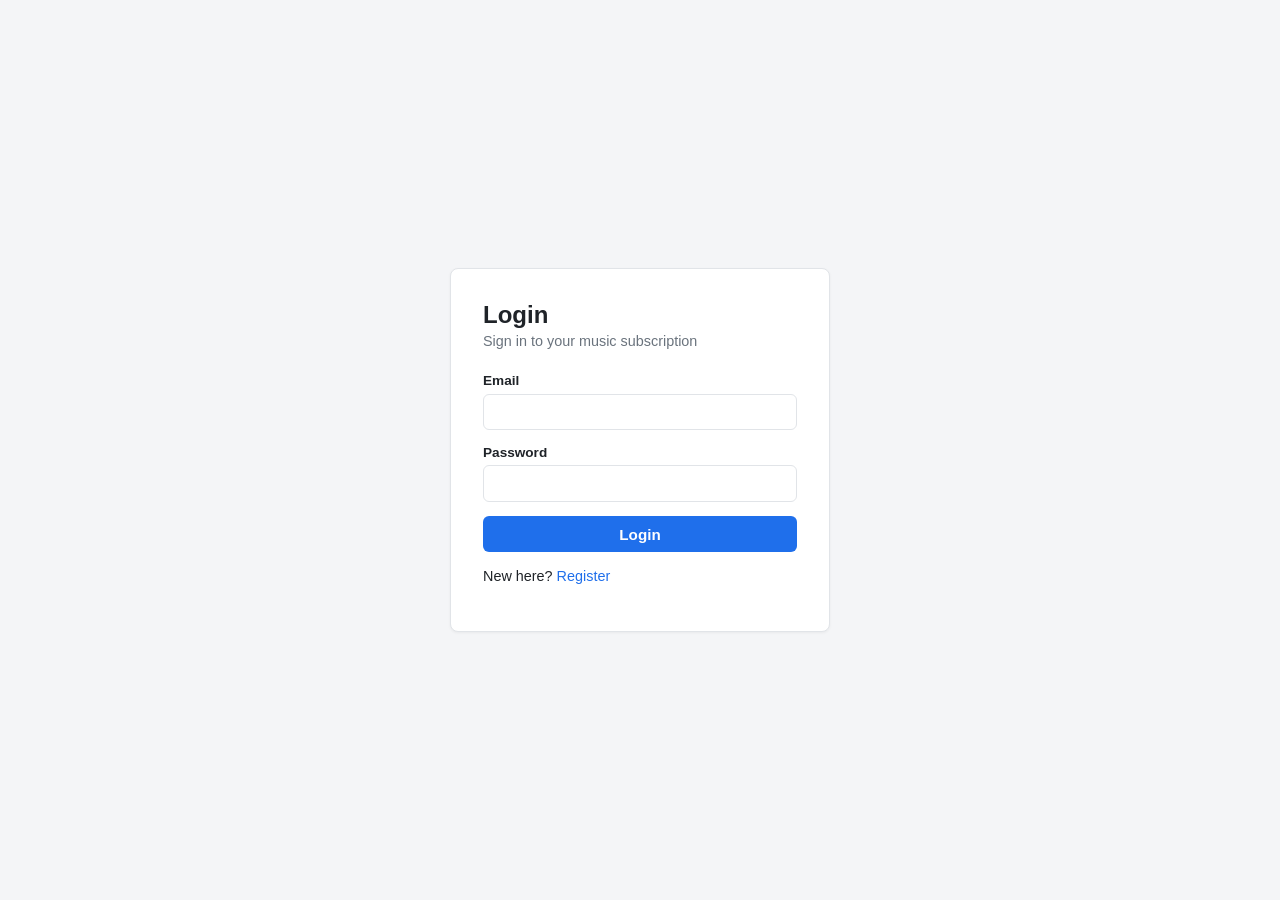
==== frontend/index.html @ 9b9081b5 "feat(frontend): login and register pages with shared API client API_BASE pulled from localStorage so" ====
<!doctype html>
<html lang="en">
<head>
  <meta charset="utf-8" />
  <meta name="viewport" content="width=device-width, initial-scale=1" />
  <title>Music Subscription — Login</title>
  <link rel="stylesheet" href="css/styles.css" />
</head>
<body>
  <main class="center">
    <section class="card">
      <h1>Login</h1>
      <p class="subtitle">Sign in to your music subscription</p>

      <div id="error" class="error"></div>

      <form id="login-form" novalidate>
        <label for="email">Email</label>
        <input id="email" name="email" type="email" autocomplete="email" required />

        <label for="password">Password</label>
        <input id="password" name="password" type="password" autocomplete="current-password" required />

        <button type="submit" class="btn-block">Login</button>
      </form>

      <p style="margin-top:1rem;font-size:0.9rem;">
        New here? <a class="link" href="register.html">Register</a>
      </p>
    </section>
  </main>

  <script src="js/config.js"></script>
  <script type="module" src="js/login.js"></script>
</body>
</html>
---- frontend/css/styles.css ----
:root {
  --bg: #f4f5f7;
  --card: #ffffff;
  --border: #e1e4e8;
  --text: #1f2328;
  --muted: #6a737d;
  --primary: #1f6feb;
  --primary-hover: #1a5fcc;
  --danger: #cf222e;
  --success: #1a7f37;
}

* { box-sizing: border-box; }

body {
  margin: 0;
  font-family: -apple-system, BlinkMacSystemFont, "Segoe UI", Helvetica, Arial, sans-serif;
  background: var(--bg);
  color: var(--text);
  min-height: 100vh;
}

.center {
  min-height: 100vh;
  display: flex;
  align-items: center;
  justify-content: center;
  padding: 1.5rem;
}

.card {
  background: var(--card);
  border: 1px solid var(--border);
  border-radius: 8px;
  padding: 2rem;
  width: 100%;
  max-width: 380px;
  box-shadow: 0 1px 3px rgba(0,0,0,0.05);
}

.card h1 {
  margin: 0 0 0.25rem;
  font-size: 1.5rem;
}

.subtitle { color: var(--muted); margin: 0 0 1.5rem; font-size: 0.9rem; }

label { display: block; font-size: 0.85rem; font-weight: 600; margin-bottom: 0.35rem; }

input[type="text"], input[type="email"], input[type="password"], input[type="number"] {
  width: 100%;
  padding: 0.55rem 0.7rem;
  border: 1px solid var(--border);
  border-radius: 6px;
  font-size: 0.95rem;
  margin-bottom: 0.9rem;
  background: #fff;
}

input:focus { outline: 2px solid var(--primary); outline-offset: -1px; border-color: var(--primary); }

button {
  background: var(--primary);
  color: #fff;
  border: none;
  border-radius: 6px;
  padding: 0.6rem 1rem;
  font-weight: 600;
  cursor: pointer;
  font-size: 0.95rem;
}
button:hover { background: var(--primary-hover); }
button.secondary { background: #fff; color: var(--text); border: 1px solid var(--border); }
button.secondary:hover { background: var(--bg); }
button.danger { background: var(--danger); }
button.danger:hover { background: #a01622; }

.btn-block { width: 100%; }

.error {
  background: #ffebe9;
  border: 1px solid #ffcecb;
  color: var(--danger);
  padding: 0.5rem 0.75rem;
  border-radius: 6px;
  font-size: 0.9rem;
  margin-bottom: 1rem;
  display: none;
}
.error.show { display: block; }

.link { color: var(--primary); text-decoration: none; font-size: 0.9rem; }
.link:hover { text-decoration: underline; }

/* Main page layout */
.app {
  max-width: 1100px;
  margin: 0 auto;
  padding: 1.5rem;
}

.topbar {
  display: flex;
  justify-content: space-between;
  align-items: center;
  background: var(--card);
  border: 1px solid var(--border);
  border-radius: 8px;
  padding: 0.85rem 1.25rem;
  margin-bottom: 1.25rem;
}

.topbar h2 { margin: 0; font-size: 1.1rem; }

.section {
  background: var(--card);
  border: 1px solid var(--border);
  border-radius: 8px;
  padding: 1.25rem;
  margin-bottom: 1.25rem;
}

.section h3 { margin-top: 0; margin-bottom: 1rem; font-size: 1.05rem; }

.query-grid {
  display: grid;
  grid-template-columns: repeat(4, 1fr);
  gap: 0.75rem;
  margin-bottom: 0.75rem;
}
.query-grid input { margin-bottom: 0; }

.song-list { display: grid; gap: 0.75rem; }

.song {
  display: grid;
  grid-template-columns: 64px 1fr auto;
  gap: 1rem;
  align-items: center;
  padding: 0.75rem;
  border: 1px solid var(--border);
  border-radius: 6px;
}

.song img { width: 64px; height: 64px; object-fit: cover; border-radius: 4px; background: var(--bg); }

.song .meta { font-size: 0.85rem; color: var(--muted); }

.song .title { font-weight: 600; margin-bottom: 0.2rem; }

.empty { color: var(--muted); font-size: 0.9rem; padding: 0.5rem 0; }

.notice { color: var(--muted); font-size: 0.9rem; margin-top: 0.5rem; }
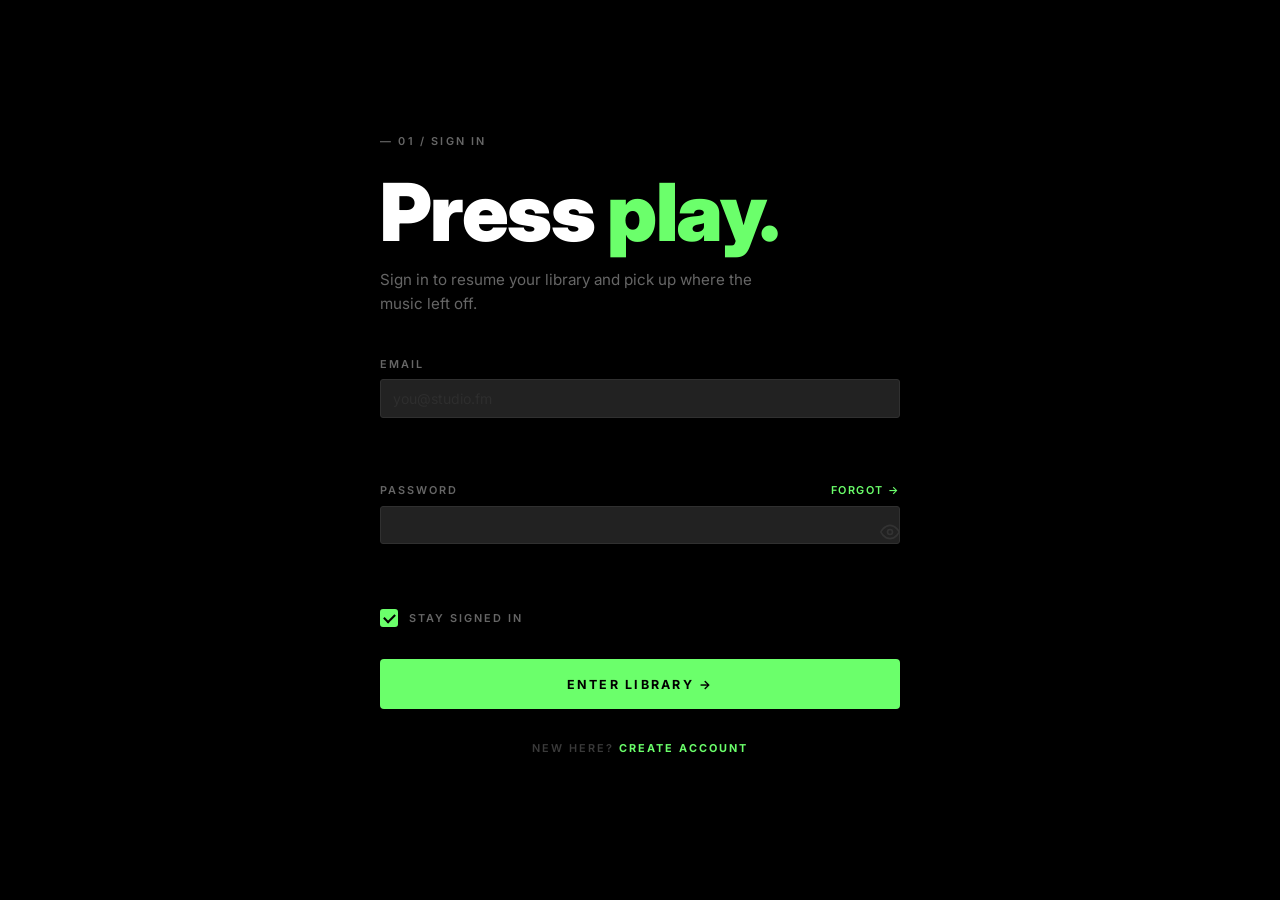
==== commit 82570a16: "frontend: adopt origin redesign, keep verified backend wiring Take origin/main's dark-theme CSS and " ====
--- a/frontend/index.html
+++ b/frontend/index.html
@@ -3,34 +3,71 @@
 <head>
   <meta charset="utf-8" />
   <meta name="viewport" content="width=device-width, initial-scale=1" />
-  <title>Music Subscription — Login</title>
+  <title>Music — Sign In</title>
+  <link rel="preconnect" href="https://fonts.googleapis.com" />
+  <link rel="preconnect" href="https://fonts.gstatic.com" crossorigin />
+  <link href="https://fonts.googleapis.com/css2?family=Inter:wght@400;500;600;700;900&display=swap" rel="stylesheet" />
   <link rel="stylesheet" href="css/styles.css" />
 </head>
-<body>
-  <main class="center">
-    <section class="card">
-      <h1>Login</h1>
-      <p class="subtitle">Sign in to your music subscription</p>
+<body class="auth-body">
+  <main class="auth-layout">
+    <div class="auth-panel">
 
-      <div id="error" class="error"></div>
+      <span class="auth-step">— 01 / SIGN IN</span>
 
-      <form id="login-form" novalidate>
-        <label for="email">Email</label>
-        <input id="email" name="email" type="email" autocomplete="email" required />
+      <h1 class="auth-heading">Press <span class="auth-accent">play.</span></h1>
+      <p class="auth-sub">Sign in to resume your library and pick up where the music left off.</p>
 
-        <label for="password">Password</label>
-        <input id="password" name="password" type="password" autocomplete="current-password" required />
+      <div id="error" class="error auth-error"></div>
 
-        <button type="submit" class="btn-block">Login</button>
+      <form id="login-form" novalidate class="auth-form">
+
+        <div class="auth-field">
+          <label for="email" class="auth-label">Email</label>
+          <input id="email" name="email" type="email" autocomplete="email"
+                 placeholder="you@studio.fm" required class="auth-input" />
+          <span class="auth-field-error" id="email-err"></span>
+        </div>
+
+        <div class="auth-field">
+          <div class="auth-label-row">
+            <label for="password" class="auth-label">Password</label>
+            <span class="auth-forgot">FORGOT &rarr;</span>
+          </div>
+          <div class="auth-input-wrap">
+            <input id="password" name="password" type="password"
+                   autocomplete="current-password" required class="auth-input" />
+            <button type="button" class="auth-eye" id="toggle-pw" aria-label="Toggle password visibility">
+              <svg width="20" height="20" viewBox="0 0 24 24" fill="none"
+                   stroke="currentColor" stroke-width="2" stroke-linecap="round" stroke-linejoin="round">
+                <path d="M1 12s4-8 11-8 11 8 11 8-4 8-11 8-11-8-11-8z"/>
+                <circle cx="12" cy="12" r="3"/>
+              </svg>
+            </button>
+          </div>
+          <span class="auth-field-error" id="pw-err"></span>
+        </div>
+
+        <label class="auth-check">
+          <input type="checkbox" checked />
+          <span class="auth-checkmark"></span>
+          STAY SIGNED IN
+        </label>
+
+        <button type="submit" class="auth-submit">ENTER LIBRARY &rarr;</button>
       </form>
 
-      <p style="margin-top:1rem;font-size:0.9rem;">
-        New here? <a class="link" href="register.html">Register</a>
-      </p>
-    </section>
+      <p class="auth-switch">NEW HERE? <a href="register.html" class="auth-link">CREATE ACCOUNT</a></p>
+    </div>
   </main>
 
   <script src="js/config.js"></script>
   <script type="module" src="js/login.js"></script>
+  <script>
+    document.getElementById("toggle-pw").addEventListener("click", function () {
+      var pw = document.getElementById("password");
+      pw.type = pw.type === "password" ? "text" : "password";
+    });
+  </script>
 </body>
 </html>
--- a/frontend/css/styles.css
+++ b/frontend/css/styles.css
@@ -1,153 +1,609 @@
+@import url('https://fonts.googleapis.com/css2?family=Inter:wght@400;500;600;700;900&display=swap');
+
 :root {
-  --bg: #f4f5f7;
-  --card: #ffffff;
-  --border: #e1e4e8;
-  --text: #1f2328;
-  --muted: #6a737d;
-  --primary: #1f6feb;
-  --primary-hover: #1a5fcc;
-  --danger: #cf222e;
-  --success: #1a7f37;
+  --bg:          #000;
+  --surface:     #191919;
+  --surface-2:   #222;
+  --border:      #303030;
+  --border-2:    #444;
+  --text:        #fff;
+  --muted:       #666;
+  --muted-2:     #3a3a3a;
+  --green:       #6bff6b;
+  --green-hover: #52f552;
+  --danger:      #ff4545;
 }
 
 * { box-sizing: border-box; }
 
 body {
   margin: 0;
-  font-family: -apple-system, BlinkMacSystemFont, "Segoe UI", Helvetica, Arial, sans-serif;
+  font-family: "Inter", -apple-system, BlinkMacSystemFont, "Segoe UI", sans-serif;
   background: var(--bg);
   color: var(--text);
   min-height: 100vh;
 }
 
-.center {
-  min-height: 100vh;
-  display: flex;
-  align-items: center;
-  justify-content: center;
-  padding: 1.5rem;
-}
-
-.card {
-  background: var(--card);
-  border: 1px solid var(--border);
-  border-radius: 8px;
-  padding: 2rem;
-  width: 100%;
-  max-width: 380px;
-  box-shadow: 0 1px 3px rgba(0,0,0,0.05);
-}
-
-.card h1 {
-  margin: 0 0 0.25rem;
-  font-size: 1.5rem;
-}
-
-.subtitle { color: var(--muted); margin: 0 0 1.5rem; font-size: 0.9rem; }
-
-label { display: block; font-size: 0.85rem; font-weight: 600; margin-bottom: 0.35rem; }
-
-input[type="text"], input[type="email"], input[type="password"], input[type="number"] {
-  width: 100%;
-  padding: 0.55rem 0.7rem;
-  border: 1px solid var(--border);
-  border-radius: 6px;
-  font-size: 0.95rem;
-  margin-bottom: 0.9rem;
-  background: #fff;
-}
-
-input:focus { outline: 2px solid var(--primary); outline-offset: -1px; border-color: var(--primary); }
-
-button {
-  background: var(--primary);
-  color: #fff;
-  border: none;
-  border-radius: 6px;
-  padding: 0.6rem 1rem;
-  font-weight: 600;
-  cursor: pointer;
-  font-size: 0.95rem;
-}
-button:hover { background: var(--primary-hover); }
-button.secondary { background: #fff; color: var(--text); border: 1px solid var(--border); }
-button.secondary:hover { background: var(--bg); }
-button.danger { background: var(--danger); }
-button.danger:hover { background: #a01622; }
-
-.btn-block { width: 100%; }
+/* =========================================================
+   Shared utilities
+   ========================================================= */
 
 .error {
-  background: #ffebe9;
-  border: 1px solid #ffcecb;
-  color: var(--danger);
-  padding: 0.5rem 0.75rem;
-  border-radius: 6px;
-  font-size: 0.9rem;
-  margin-bottom: 1rem;
+  background: rgba(255,69,69,0.08);
+  border: 1px solid rgba(255,69,69,0.2);
+  color: #ff6b6b;
+  padding: 0.55rem 0.8rem;
+  border-radius: 3px;
+  font-size: 0.85rem;
+  margin-bottom: 1.25rem;
   display: none;
 }
 .error.show { display: block; }
 
-.link { color: var(--primary); text-decoration: none; font-size: 0.9rem; }
+.link {
+  color: var(--green);
+  text-decoration: none;
+  font-size: 0.72rem;
+  font-weight: 700;
+  letter-spacing: 0.14em;
+  text-transform: uppercase;
+}
 .link:hover { text-decoration: underline; }
 
-/* Main page layout */
+/* =========================================================
+   Main app — topbar + layout
+   ========================================================= */
+
 .app {
   max-width: 1100px;
   margin: 0 auto;
-  padding: 1.5rem;
+  padding: 0 1.75rem 3rem;
 }
 
 .topbar {
   display: flex;
   justify-content: space-between;
   align-items: center;
-  background: var(--card);
+  padding: 1.25rem 0;
+  margin-bottom: 2.5rem;
+  border-bottom: 1px solid var(--border);
+}
+
+.topbar h2 {
+  margin: 0;
+  font-size: 0.72rem;
+  font-weight: 700;
+  letter-spacing: 0.22em;
+  text-transform: uppercase;
+  color: var(--text);
+}
+
+.topbar-right {
+  display: flex;
+  align-items: center;
+  gap: 1.5rem;
+}
+
+#user-area {
+  font-size: 0.72rem;
+  font-weight: 600;
+  letter-spacing: 0.14em;
+  text-transform: uppercase;
+  color: var(--muted);
+}
+
+/* =========================================================
+   Sections
+   ========================================================= */
+
+.section {
+  background: var(--surface);
   border: 1px solid var(--border);
-  border-radius: 8px;
-  padding: 0.85rem 1.25rem;
+  border-radius: 4px;
+  padding: 1.75rem;
   margin-bottom: 1.25rem;
-}
-
-.topbar h2 { margin: 0; font-size: 1.1rem; }
-
-.section {
-  background: var(--card);
+  box-shadow: 0 2px 24px rgba(0,0,0,0.6);
+}
+
+.section-step {
+  display: block;
+  font-size: 0.65rem;
+  font-weight: 600;
+  letter-spacing: 0.2em;
+  text-transform: uppercase;
+  color: var(--muted);
+  margin-bottom: 0.4rem;
+}
+
+.section h3 {
+  margin: 0 0 1.5rem;
+  font-size: 1.6rem;
+  font-weight: 900;
+  letter-spacing: -0.02em;
+}
+
+/* =========================================================
+   Song cards
+   ========================================================= */
+
+.song-list { display: grid; gap: 0.5rem; }
+
+.song {
+  display: grid;
+  grid-template-columns: 52px 1fr auto;
+  gap: 1rem;
+  align-items: center;
+  padding: 0.85rem 1rem;
+  background: var(--surface-2);
   border: 1px solid var(--border);
-  border-radius: 8px;
-  padding: 1.25rem;
-  margin-bottom: 1.25rem;
-}
-
-.section h3 { margin-top: 0; margin-bottom: 1rem; font-size: 1.05rem; }
+  border-radius: 4px;
+  transition: border-color 0.15s;
+}
+
+.song:hover { border-color: var(--border-2); }
+
+.song img {
+  width: 52px;
+  height: 52px;
+  object-fit: cover;
+  border-radius: 3px;
+  background: #1a1a1a;
+}
+
+.song .title {
+  font-weight: 700;
+  font-size: 0.92rem;
+  margin-bottom: 0.2rem;
+}
+
+.song .meta {
+  font-size: 0.78rem;
+  color: var(--muted);
+}
+
+.empty {
+  font-size: 0.8rem;
+  color: var(--muted);
+  letter-spacing: 0.04em;
+  padding: 0.25rem 0;
+}
+
+/* =========================================================
+   Query form
+   ========================================================= */
 
 .query-grid {
   display: grid;
   grid-template-columns: repeat(4, 1fr);
+  gap: 0.6rem;
+  margin-bottom: 1rem;
+}
+
+.query-grid input { margin-bottom: 0; }
+
+.notice {
+  font-size: 0.72rem;
+  color: var(--muted);
+  margin-top: 0.6rem;
+  letter-spacing: 0.03em;
+}
+
+/* =========================================================
+   Inputs (main page)
+   ========================================================= */
+
+input[type="text"],
+input[type="email"],
+input[type="password"],
+input[type="number"] {
+  width: 100%;
+  padding: 0.6rem 0.75rem;
+  background: var(--surface-2);
+  border: 1px solid var(--border);
+  border-radius: 3px;
+  font-size: 0.88rem;
+  color: var(--text);
+  font-family: inherit;
+  margin-bottom: 0.9rem;
+  transition: border-color 0.15s;
+  appearance: none;
+  -webkit-appearance: none;
+}
+
+input::placeholder { color: var(--muted-2); }
+input:focus { outline: none; border-color: var(--green); }
+
+
+/* =========================================================
+   Buttons (main page)
+   ========================================================= */
+
+button {
+  background: var(--green);
+  color: #000;
+  border: none;
+  border-radius: 3px;
+  padding: 0.55rem 1.1rem;
+  font-weight: 700;
+  font-size: 0.72rem;
+  letter-spacing: 0.13em;
+  text-transform: uppercase;
+  cursor: pointer;
+  font-family: inherit;
+  transition: background 0.15s;
+}
+
+button:hover { background: var(--green-hover); }
+
+button.secondary {
+  background: transparent;
+  color: var(--muted);
+  border: 1px solid var(--border);
+}
+button.secondary:hover { border-color: var(--border-2); color: var(--text); }
+
+button.danger {
+  background: transparent;
+  color: var(--danger);
+  border: 1px solid #2a1010;
+  font-size: 0.72rem;
+  letter-spacing: 0.1em;
+}
+button.danger:hover { background: rgba(255,69,69,0.08); border-color: var(--danger); }
+
+.btn-block { width: 100%; }
+
+/* =========================================================
+   Auth pages — login & register
+   ========================================================= */
+
+.auth-body { background: #000; }
+
+.auth-layout {
+  min-height: 100vh;
+  display: flex;
+  align-items: center;
+  justify-content: center;
+  padding: 2.5rem 1.5rem;
+}
+
+.auth-panel {
+  width: 100%;
+  max-width: 520px;
+}
+
+.auth-step {
+  display: block;
+  font-size: 0.68rem;
+  font-weight: 600;
+  letter-spacing: 0.2em;
+  color: var(--muted);
+  text-transform: uppercase;
+  margin-bottom: 1.5rem;
+}
+
+.auth-heading {
+  font-size: clamp(3rem, 8vw, 5rem);
+  font-weight: 900;
+  line-height: 1.0;
+  color: #fff;
+  margin: 0 0 1rem;
+  letter-spacing: -0.02em;
+}
+
+.auth-accent { color: var(--green); }
+
+.auth-sub {
+  font-size: 0.95rem;
+  color: #666;
+  line-height: 1.6;
+  margin: 0 0 2.5rem;
+  max-width: 380px;
+}
+
+.auth-error {
+  background: rgba(207,34,46,0.1);
+  border: 1px solid rgba(207,34,46,0.3);
+  color: #ff6b6b;
+  padding: 0.55rem 0.8rem;
+  border-radius: 3px;
+  font-size: 0.85rem;
+  margin-bottom: 1.5rem;
+  display: none;
+}
+.auth-error.show { display: block; }
+
+.auth-form {
+  display: flex;
+  flex-direction: column;
+  gap: 1.6rem;
+}
+
+.auth-field {
+  display: flex;
+  flex-direction: column;
+  gap: 0.55rem;
+}
+
+.auth-label-row {
+  display: flex;
+  justify-content: space-between;
+  align-items: center;
+}
+
+.auth-label {
+  font-size: 0.68rem;
+  font-weight: 600;
+  letter-spacing: 0.18em;
+  text-transform: uppercase;
+  color: var(--muted);
+}
+
+.auth-forgot {
+  font-size: 0.68rem;
+  font-weight: 600;
+  letter-spacing: 0.14em;
+  color: var(--green);
+  text-transform: uppercase;
+  cursor: pointer;
+}
+
+.auth-input-wrap {
+  position: relative;
+  display: flex;
+  align-items: center;
+}
+
+/* Underline-only inputs for auth */
+.auth-input {
+  width: 100%;
+  background: transparent;
+  border: none;
+  border-bottom: 1px solid #303030;
+  padding: 0.6rem 2.5rem 0.6rem 0;
+  font-size: 1rem;
+  color: #fff;
+  font-family: inherit;
+  outline: none;
+  margin-bottom: 0;
+  transition: border-color 0.2s;
+}
+
+.auth-input::placeholder { color: #2e2e2e; }
+.auth-input:focus { border-bottom-color: var(--green); }
+
+.auth-eye {
+  position: absolute;
+  right: 0;
+  background: none;
+  border: none;
+  padding: 0;
+  color: #333;
+  cursor: pointer;
+  display: flex;
+  align-items: center;
+  line-height: 1;
+  letter-spacing: 0;
+  text-transform: none;
+  font-size: inherit;
+}
+.auth-eye:hover { color: var(--green); background: none; }
+
+/* Custom checkbox */
+.auth-check {
+  display: flex;
+  align-items: center;
+  gap: 0.7rem;
+  font-size: 0.68rem;
+  font-weight: 600;
+  letter-spacing: 0.18em;
+  text-transform: uppercase;
+  color: var(--muted);
+  cursor: pointer;
+  user-select: none;
+}
+
+.auth-check input[type="checkbox"] { display: none; }
+
+.auth-checkmark {
+  width: 18px;
+  height: 18px;
+  border: 2px solid #303030;
+  border-radius: 3px;
+  display: flex;
+  align-items: center;
+  justify-content: center;
+  flex-shrink: 0;
+  transition: background 0.15s, border-color 0.15s;
+}
+
+.auth-check input:checked + .auth-checkmark {
+  background: var(--green);
+  border-color: var(--green);
+}
+
+.auth-check input:checked + .auth-checkmark::after {
+  content: "";
+  display: block;
+  width: 5px;
+  height: 9px;
+  border: 2px solid #000;
+  border-top: none;
+  border-left: none;
+  transform: rotate(45deg) translate(-1px, -1px);
+}
+
+.auth-submit {
+  width: 100%;
+  background: var(--green);
+  color: #000;
+  border: none;
+  border-radius: 4px;
+  padding: 1.1rem;
+  font-size: 0.78rem;
+  font-weight: 700;
+  letter-spacing: 0.18em;
+  text-transform: uppercase;
+  cursor: pointer;
+  font-family: inherit;
+  margin-top: 0.4rem;
+  transition: background 0.15s, transform 0.1s;
+}
+.auth-submit:hover { background: var(--green-hover); }
+.auth-submit:active { transform: scale(0.99); }
+
+.auth-switch {
+  margin-top: 2rem;
+  font-size: 0.68rem;
+  font-weight: 600;
+  letter-spacing: 0.18em;
+  text-transform: uppercase;
+  color: #3a3a3a;
+  text-align: center;
+}
+
+.auth-link {
+  color: var(--green);
+  text-decoration: none;
+  font-weight: 700;
+}
+.auth-link:hover { text-decoration: underline; }
+
+/* =========================================================
+   Auth field validation states
+   ========================================================= */
+
+.auth-input.valid {
+  border-bottom-color: var(--green);
+}
+
+.auth-input.invalid {
+  border-bottom-color: var(--danger);
+}
+
+.auth-input.invalid:focus {
+  border-bottom-color: var(--danger);
+  box-shadow: none;
+}
+
+.auth-field-error {
+  display: block;
+  font-size: 0.68rem;
+  font-weight: 500;
+  letter-spacing: 0.04em;
+  color: var(--danger);
+  margin-top: 0.35rem;
+  min-height: 1em;
+}
+
+/* Password strength bar */
+.auth-strength {
+  height: 3px;
+  background: #1e1e1e;
+  border-radius: 2px;
+  margin-top: 0.65rem;
+  overflow: hidden;
+}
+
+.auth-strength-fill {
+  height: 100%;
+  width: 0%;
+  border-radius: 2px;
+  transition: width 0.3s ease, background 0.3s ease;
+}
+
+.auth-strength-fill[data-score="1"] { background: #ff4545; }
+.auth-strength-fill[data-score="2"] { background: #ff8c00; }
+.auth-strength-fill[data-score="3"] { background: #b8ff6b; }
+.auth-strength-fill[data-score="4"] { background: var(--green); }
+
+.auth-strength-row {
+  display: flex;
+  justify-content: space-between;
+  align-items: flex-start;
+  margin-top: 0.3rem;
+}
+
+.auth-strength-label {
+  font-size: 0.65rem;
+  font-weight: 600;
+  letter-spacing: 0.12em;
+  text-transform: uppercase;
+  margin-left: auto;
+}
+
+.auth-strength-label[data-score="1"] { color: #ff4545; }
+.auth-strength-label[data-score="2"] { color: #ff8c00; }
+.auth-strength-label[data-score="3"] { color: #b8ff6b; }
+.auth-strength-label[data-score="4"] { color: var(--green); }
+
+/* =========================================================
+   Backend switcher bar
+   ========================================================= */
+
+.backend-bar {
+  display: flex;
+  align-items: center;
   gap: 0.75rem;
-  margin-bottom: 0.75rem;
-}
-.query-grid input { margin-bottom: 0; }
-
-.song-list { display: grid; gap: 0.75rem; }
-
-.song {
-  display: grid;
-  grid-template-columns: 64px 1fr auto;
-  gap: 1rem;
-  align-items: center;
-  padding: 0.75rem;
+  padding: 0.55rem 0.9rem;
+  background: var(--surface);
   border: 1px solid var(--border);
-  border-radius: 6px;
-}
-
-.song img { width: 64px; height: 64px; object-fit: cover; border-radius: 4px; background: var(--bg); }
-
-.song .meta { font-size: 0.85rem; color: var(--muted); }
-
-.song .title { font-weight: 600; margin-bottom: 0.2rem; }
-
-.empty { color: var(--muted); font-size: 0.9rem; padding: 0.5rem 0; }
-
-.notice { color: var(--muted); font-size: 0.9rem; margin-top: 0.5rem; }
+  border-radius: 4px;
+  margin-bottom: 1.25rem;
+  flex-wrap: wrap;
+}
+
+.backend-label {
+  font-size: 0.65rem;
+  font-weight: 700;
+  letter-spacing: 0.18em;
+  text-transform: uppercase;
+  color: var(--muted);
+  flex-shrink: 0;
+}
+
+.backend-pills {
+  display: flex;
+  gap: 0.4rem;
+  flex-wrap: wrap;
+}
+
+.pill {
+  background: transparent;
+  color: var(--muted);
+  border: 1px solid var(--border);
+  border-radius: 20px;
+  padding: 0.28rem 0.8rem;
+  font-size: 0.68rem;
+  font-weight: 700;
+  letter-spacing: 0.12em;
+  text-transform: uppercase;
+  cursor: pointer;
+  font-family: inherit;
+  transition: background 0.15s, color 0.15s, border-color 0.15s;
+}
+
+.pill:hover:not(:disabled) {
+  border-color: var(--border-2);
+  color: var(--text);
+  background: transparent;
+}
+
+.pill-active {
+  background: var(--green) !important;
+  color: #000 !important;
+  border-color: var(--green) !important;
+}
+
+.pill:disabled {
+  opacity: 0.3;
+  cursor: not-allowed;
+}
+
+.backend-url {
+  font-size: 0.65rem;
+  color: var(--muted);
+  font-family: monospace;
+  word-break: break-all;
+  margin-left: auto;
+}
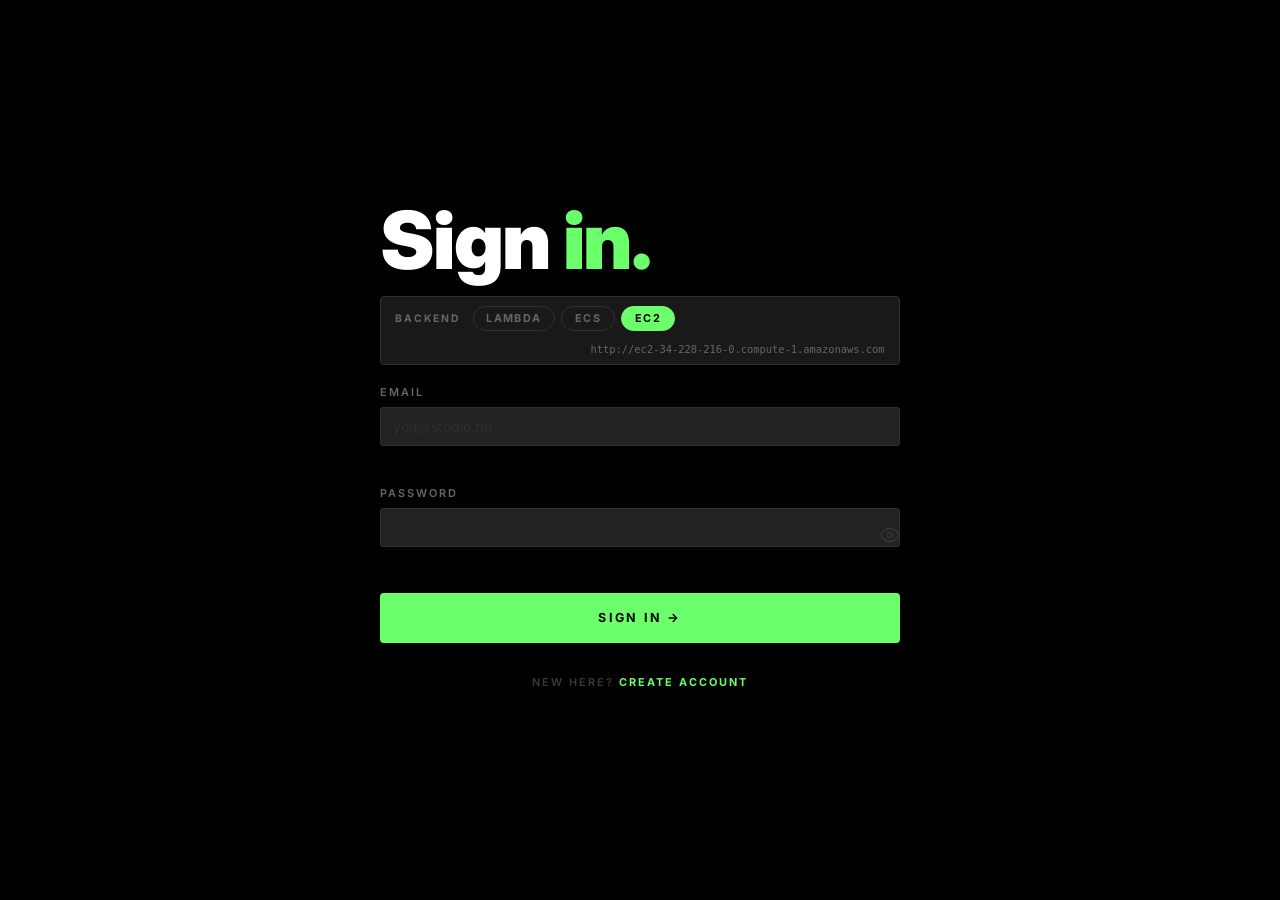
==== commit f301410c: "frontend: minimal login page + backend selector Strip decorative chrome (step label, subtitle, FORGO" ====
--- a/frontend/index.html
+++ b/frontend/index.html
@@ -13,10 +13,17 @@
   <main class="auth-layout">
     <div class="auth-panel">
 
-      <span class="auth-step">— 01 / SIGN IN</span>
+      <h1 class="auth-heading">Sign <span class="auth-accent">in.</span></h1>
 
-      <h1 class="auth-heading">Press <span class="auth-accent">play.</span></h1>
-      <p class="auth-sub">Sign in to resume your library and pick up where the music left off.</p>
+      <div class="backend-bar">
+        <span class="backend-label">Backend</span>
+        <div class="backend-pills" id="backend-pills">
+          <button class="pill" data-backend="lambda">Lambda</button>
+          <button class="pill" data-backend="ecs">ECS</button>
+          <button class="pill" data-backend="ec2">EC2</button>
+        </div>
+        <span class="backend-url" id="backend-url"></span>
+      </div>
 
       <div id="error" class="error auth-error"></div>
 
@@ -26,14 +33,10 @@
           <label for="email" class="auth-label">Email</label>
           <input id="email" name="email" type="email" autocomplete="email"
                  placeholder="you@studio.fm" required class="auth-input" />
-          <span class="auth-field-error" id="email-err"></span>
         </div>
 
         <div class="auth-field">
-          <div class="auth-label-row">
-            <label for="password" class="auth-label">Password</label>
-            <span class="auth-forgot">FORGOT &rarr;</span>
-          </div>
+          <label for="password" class="auth-label">Password</label>
           <div class="auth-input-wrap">
             <input id="password" name="password" type="password"
                    autocomplete="current-password" required class="auth-input" />
@@ -45,23 +48,47 @@
               </svg>
             </button>
           </div>
-          <span class="auth-field-error" id="pw-err"></span>
         </div>
 
-        <label class="auth-check">
-          <input type="checkbox" checked />
-          <span class="auth-checkmark"></span>
-          STAY SIGNED IN
-        </label>
-
-        <button type="submit" class="auth-submit">ENTER LIBRARY &rarr;</button>
+        <button type="submit" class="auth-submit">Sign in &rarr;</button>
       </form>
 
-      <p class="auth-switch">NEW HERE? <a href="register.html" class="auth-link">CREATE ACCOUNT</a></p>
+      <p class="auth-switch">New here? <a href="register.html" class="auth-link">Create account</a></p>
     </div>
   </main>
 
   <script src="js/config.js"></script>
+  <script>
+    // Backend selector — pick which backend to authenticate against.
+    // Wired to the verified window.APP_CONFIG (config.js); setActiveBackend
+    // persists the choice and reloads so login.js targets the chosen API.
+    (function () {
+      const cfg = window.APP_CONFIG;
+      const pills = document.getElementById("backend-pills");
+      const urlEl = document.getElementById("backend-url");
+
+      function refresh() {
+        const active = cfg.getActiveBackend();
+        pills.querySelectorAll(".pill").forEach(function (btn) {
+          const key = btn.dataset.backend;
+          btn.classList.toggle("pill-active", key === active);
+          btn.disabled = !cfg.isConfigured(key);
+          if (!cfg.isConfigured(key)) {
+            btn.title = "URL not configured in js/config.js";
+          }
+        });
+        urlEl.textContent = cfg.BACKENDS[active] || "";
+      }
+
+      pills.addEventListener("click", function (e) {
+        const btn = e.target.closest(".pill");
+        if (!btn || btn.disabled) return;
+        cfg.setActiveBackend(btn.dataset.backend);
+      });
+
+      refresh();
+    })();
+  </script>
   <script type="module" src="js/login.js"></script>
   <script>
     document.getElementById("toggle-pw").addEventListener("click", function () {
